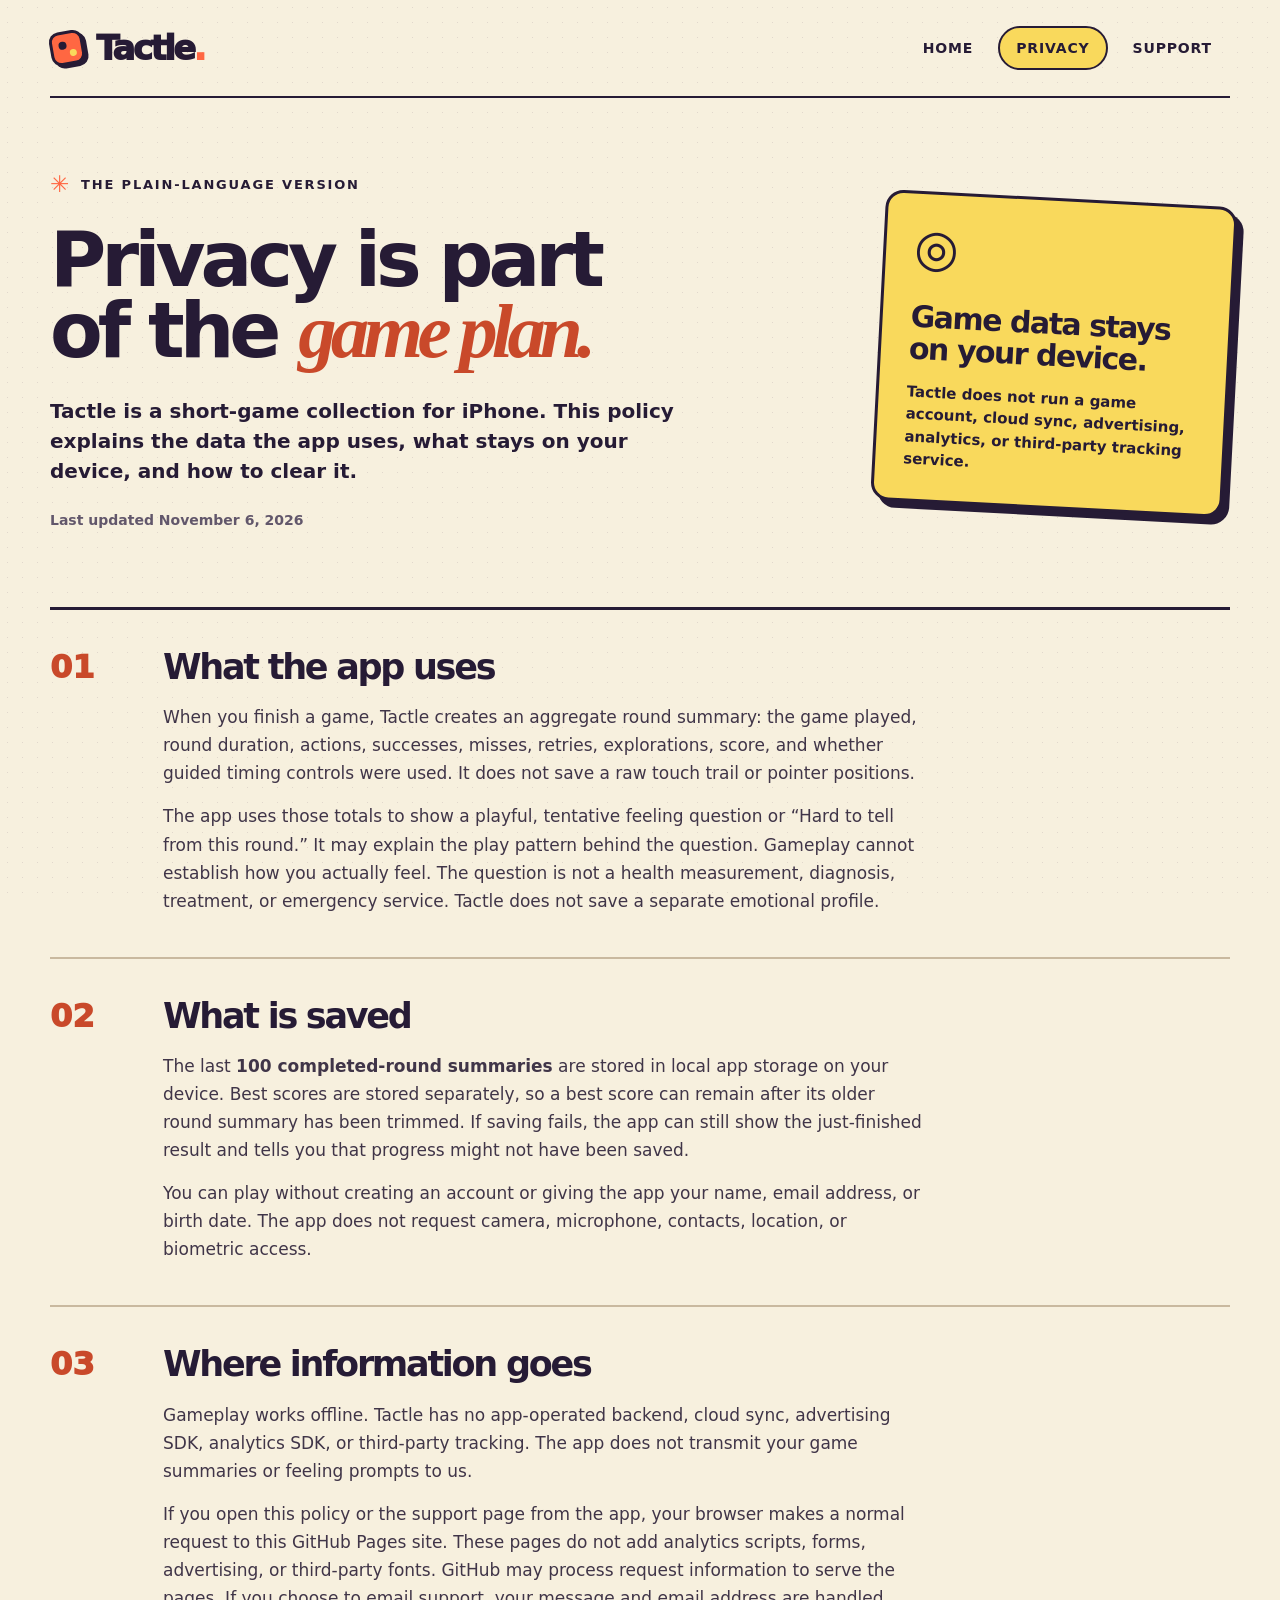
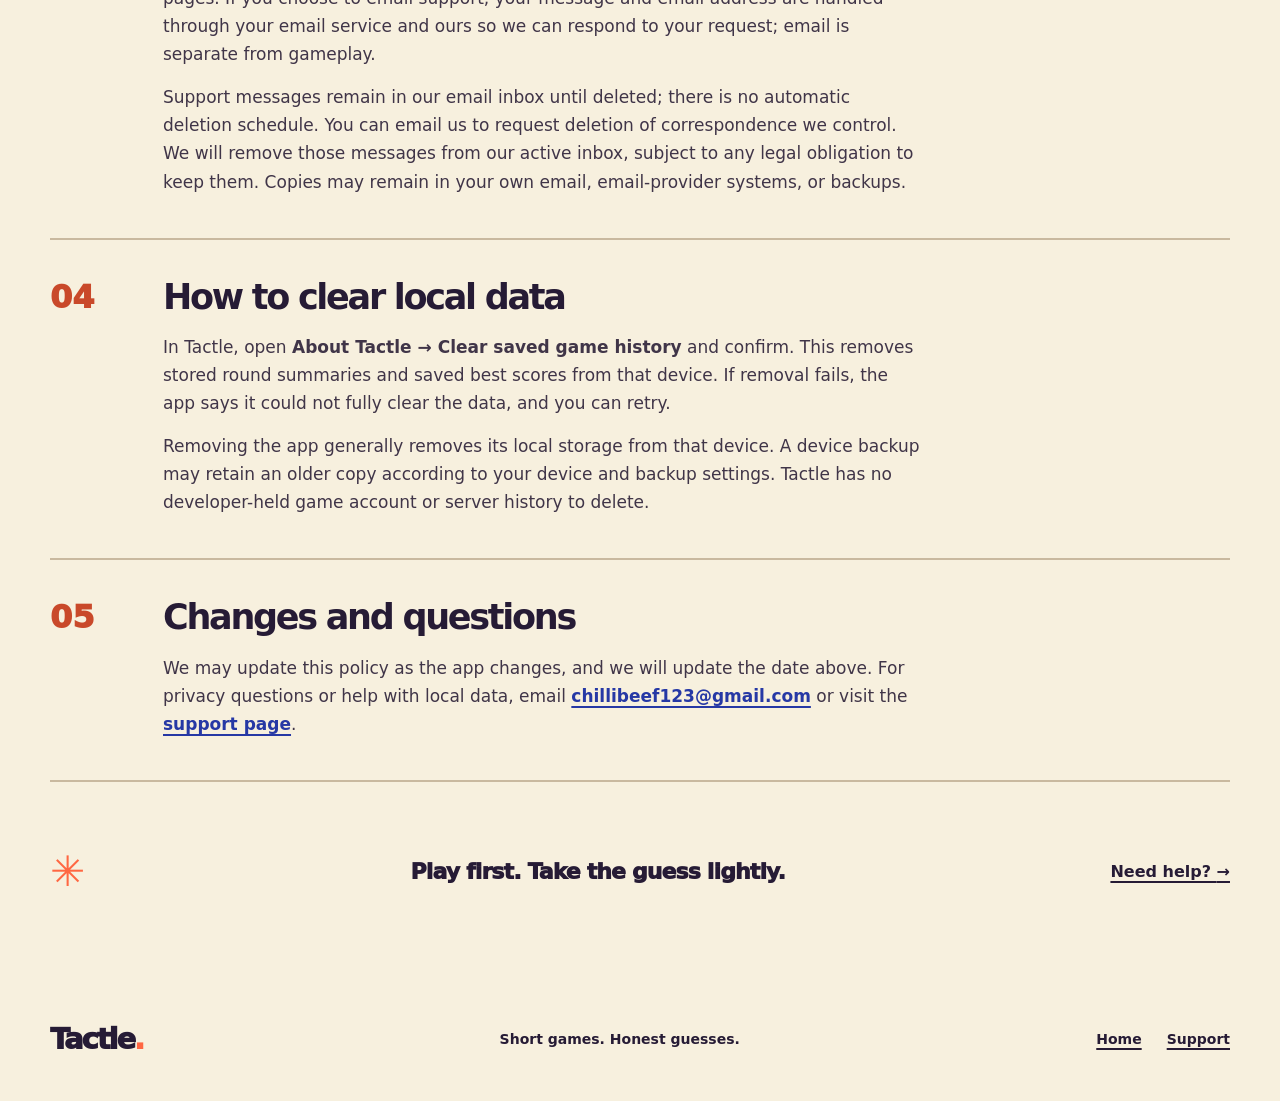
==== privacy/index.html @ 7391f02c "Publish Tactle privacy and support information" ====
<!doctype html>
<html lang="en">
<head>
  <meta charset="utf-8">
  <meta name="viewport" content="width=device-width, initial-scale=1">
  <meta name="theme-color" content="#F7F0DE">
  <meta name="description" content="Tactle's privacy policy: what stays on your device, how feeling guesses work, and how to clear saved game history.">
  <title>Privacy policy — Tactle</title>
  <link rel="stylesheet" href="../style.css">
</head>
<body class="document-page">
  <a class="skip-link" href="#main">Skip to content</a>
  <header class="site-header wrap">
    <a class="brand" href="../index.html" aria-label="Tactle home"><span class="brand-mark" aria-hidden="true"></span><span>Tactle<span class="brand-dot">.</span></span></a>
    <nav class="site-nav" aria-label="Main navigation"><a href="../index.html">Home</a><a href="./" aria-current="page">Privacy</a><a href="../support/">Support</a></nav>
  </header>

  <main id="main" class="wrap document-layout">
    <div class="document-intro">
      <p class="eyebrow"><span class="asterisk" aria-hidden="true">✳</span> THE PLAIN-LANGUAGE VERSION</p>
      <h1>Privacy is part<br>of the <em>game plan.</em></h1>
      <p class="document-lead">Tactle is a short-game collection for iPhone. This policy explains the data the app uses, what stays on your device, and how to clear it.</p>
      <p class="updated">Last updated November 6, 2026</p>
    </div>
    <aside class="document-aside" aria-label="Policy summary"><span class="aside-symbol" aria-hidden="true">◎</span><strong>Game data stays on your device.</strong><p>Tactle does not run a game account, cloud sync, advertising, analytics, or third-party tracking service.</p></aside>

    <div class="policy-content">
      <section aria-labelledby="collect-title"><span class="section-no">01</span><div><h2 id="collect-title">What the app uses</h2><p>When you finish a game, Tactle creates an aggregate round summary: the game played, round duration, actions, successes, misses, retries, explorations, score, and whether guided timing controls were used. It does not save a raw touch trail or pointer positions.</p><p>The app uses those totals to show a playful, tentative feeling question or “Hard to tell from this round.” It may explain the play pattern behind the question. Gameplay cannot establish how you actually feel. The question is not a health measurement, diagnosis, treatment, or emergency service. Tactle does not save a separate emotional profile.</p></div></section>
      <section aria-labelledby="storage-title"><span class="section-no">02</span><div><h2 id="storage-title">What is saved</h2><p>The last <strong>100 completed-round summaries</strong> are stored in local app storage on your device. Best scores are stored separately, so a best score can remain after its older round summary has been trimmed. If saving fails, the app can still show the just-finished result and tells you that progress might not have been saved.</p><p>You can play without creating an account or giving the app your name, email address, or birth date. The app does not request camera, microphone, contacts, location, or biometric access.</p></div></section>
      <section aria-labelledby="sharing-title"><span class="section-no">03</span><div><h2 id="sharing-title">Where information goes</h2><p>Gameplay works offline. Tactle has no app-operated backend, cloud sync, advertising SDK, analytics SDK, or third-party tracking. The app does not transmit your game summaries or feeling prompts to us.</p><p>If you open this policy or the support page from the app, your browser makes a normal request to this GitHub Pages site. These pages do not add analytics scripts, forms, advertising, or third-party fonts. GitHub may process request information to serve the pages. If you choose to email support, your message and email address are handled through your email service and ours so we can respond to your request; email is separate from gameplay.</p><p>Support messages remain in our email inbox until deleted; there is no automatic deletion schedule. You can email us to request deletion of correspondence we control. We will remove those messages from our active inbox, subject to any legal obligation to keep them. Copies may remain in your own email, email-provider systems, or backups.</p></div></section>
      <section aria-labelledby="deletion-title"><span class="section-no">04</span><div><h2 id="deletion-title">How to clear local data</h2><p>In Tactle, open <strong>About Tactle → Clear saved game history</strong> and confirm. This removes stored round summaries and saved best scores from that device. If removal fails, the app says it could not fully clear the data, and you can retry.</p><p>Removing the app generally removes its local storage from that device. A device backup may retain an older copy according to your device and backup settings. Tactle has no developer-held game account or server history to delete.</p></div></section>
      <section aria-labelledby="changes-title"><span class="section-no">05</span><div><h2 id="changes-title">Changes and questions</h2><p>We may update this policy as the app changes, and we will update the date above. For privacy questions or help with local data, email <a href="mailto:chillibeef123@gmail.com">chillibeef123@gmail.com</a> or visit the <a href="../support/">support page</a>.</p></div></section>
    </div>
    <div class="document-end"><span aria-hidden="true">✳</span><p>Play first. Take the guess lightly.</p><a href="../support/">Need help? <span aria-hidden="true">→</span></a></div>
  </main>

  <footer class="site-footer wrap"><span class="footer-brand">Tactle<span class="brand-dot">.</span></span><span>Short games. Honest guesses.</span><nav aria-label="Footer navigation"><a href="../index.html">Home</a><a href="../support/">Support</a></nav></footer>
</body>
</html>
---- style.css ----
:root { --paper:#F7F0DE; --plum:#261B35; --orange:#FF6742; --orange-ink:#C9492A; --blue:#4157ED; --yellow:#F9D95C; --cream:#FFF9EA; --muted:#62576B; --line:#C9B99F; }
* { box-sizing:border-box; }
html { scroll-behavior:smooth; }
body { min-width:320px; margin:0; background:var(--paper); color:var(--plum); font-family:"Avenir Next",Avenir,system-ui,sans-serif; -webkit-font-smoothing:antialiased; }
body::before { content:""; position:fixed; inset:0; z-index:-1; pointer-events:none; opacity:.23; background-image:radial-gradient(#998592 .65px,transparent .65px); background-size:15px 15px; }
a { color:inherit; text-decoration-thickness:2px; text-underline-offset:4px; }
a:hover { text-decoration-color:var(--orange); }
a:focus-visible { outline:4px solid var(--blue); outline-offset:5px; border-radius:4px; }
.wrap { width:min(100% - 48px,1180px); margin-inline:auto; }
.skip-link { position:absolute; top:-100px; left:16px; z-index:20; padding:12px 18px; background:var(--yellow); font-weight:800; }
.skip-link:focus { top:12px; }
.site-header { min-height:98px; display:flex; justify-content:space-between; align-items:center; gap:24px; border-bottom:2px solid var(--plum); }
.brand { display:inline-flex; align-items:center; gap:12px; text-decoration:none; font-size:34px; font-weight:950; letter-spacing:-.075em; line-height:1; }
.brand:hover { text-decoration:none; }
.brand-dot { color:var(--orange); }
.brand-mark { position:relative; width:34px; height:34px; background:var(--orange); border:3px solid var(--plum); border-radius:10px; transform:rotate(-10deg); box-shadow:3px 3px 0 var(--plum); }
.brand-mark::before,.brand-mark::after { content:""; position:absolute; border-radius:50%; }
.brand-mark::before { width:8px; height:8px; left:6px; top:7px; background:var(--plum); }
.brand-mark::after { width:7px; height:7px; right:5px; bottom:5px; background:var(--yellow); }
.site-nav { display:flex; align-items:center; gap:7px; }
.site-nav a { min-height:44px; display:grid; place-items:center; padding:7px 16px; border:2px solid transparent; border-radius:999px; text-decoration:none; font-size:14px; font-weight:850; text-transform:uppercase; letter-spacing:.06em; }
.site-nav a:hover { background:var(--cream); }
.site-nav a[aria-current] { border-color:var(--plum); background:var(--yellow); }
.eyebrow { display:flex; align-items:center; gap:10px; margin:0; font-size:13px; font-weight:900; letter-spacing:.14em; text-transform:uppercase; }
.asterisk { color:var(--orange); font-size:23px; line-height:1; }
h1,h2,h3,p { overflow-wrap:break-word; }
h1,h2,h3 { font-family:"Arial Rounded MT Bold","Avenir Next",Avenir,system-ui,sans-serif; letter-spacing:-.065em; }
.hero { display:grid; grid-template-columns:1.13fr .87fr; gap:48px; align-items:center; min-height:650px; padding-block:65px 75px; }
.hero-copy { position:relative; z-index:1; }
.hero h1,.document-intro h1 { font-size:clamp(62px,6.9vw,101px); line-height:.93; margin:28px 0; max-width:720px; }
h1 em { color:var(--orange-ink); font-family:Georgia,serif; font-weight:700; letter-spacing:-.075em; }
.hero-lead { max-width:615px; font-size:20px; line-height:1.48; font-weight:600; }
.hero-actions { display:flex; align-items:center; flex-wrap:wrap; gap:24px; margin-top:35px; }
.button { min-height:56px; display:inline-flex; align-items:center; justify-content:space-between; gap:24px; padding:12px 20px; border:3px solid var(--plum); border-radius:15px; text-decoration:none; font-weight:900; box-shadow:5px 5px 0 var(--plum); transition:transform .16s ease,box-shadow .16s ease; }
.button:hover { text-decoration:none; transform:translate(-2px,-2px); box-shadow:7px 7px 0 var(--plum); }
.button:active { transform:translate(3px,3px); box-shadow:2px 2px 0 var(--plum); }
.button-dark { background:var(--plum); color:var(--paper); box-shadow:5px 5px 0 var(--orange); }
.button-dark:hover { box-shadow:7px 7px 0 var(--orange); }
.text-link { font-weight:900; text-decoration:none; border-bottom:2px solid var(--plum); padding-block:9px; }
.text-link:hover { text-decoration:none; border-color:var(--orange); }
.status-note { display:flex; align-items:center; gap:10px; margin:35px 0 0; color:var(--muted); font-size:13px; font-weight:850; text-transform:uppercase; letter-spacing:.1em; }
.status-dot { height:10px; width:10px; border-radius:50%; background:var(--orange); border:2px solid var(--plum); }
.hero-art { position:relative; min-height:500px; isolation:isolate; }
.hero-art::before { content:""; position:absolute; inset:10px -5px 25px 40px; border:4px solid var(--plum); border-radius:47% 53% 54% 46%; background:var(--blue); transform:rotate(-8deg); }
.art-orbit { position:absolute; z-index:2; width:280px; height:280px; top:63px; left:95px; border:22px solid var(--yellow); outline:5px solid var(--plum); border-radius:50%; display:grid; place-items:center; background:var(--cream); box-shadow:12px 14px 0 var(--plum); transform:rotate(-8deg); }
.art-orbit::after { content:""; position:absolute; inset:32px; border:2px dashed var(--plum); border-radius:50%; opacity:.65; }
.orbit-core { font-family:"Arial Rounded MT Bold",system-ui,sans-serif; font-size:136px; font-weight:1000; line-height:1; letter-spacing:-.1em; color:var(--plum); transform:rotate(8deg); }
.orbit-ball { position:absolute; width:53px; height:53px; top:-42px; right:57px; z-index:3; background:var(--orange); border:5px solid var(--plum); border-radius:50%; box-shadow:4px 4px 0 var(--plum); }
.art-ticket { position:absolute; right:6px; top:30px; z-index:3; display:grid; place-items:center; width:142px; height:142px; background:var(--yellow); border:4px solid var(--plum); border-radius:30% 30% 35% 35%; transform:rotate(15deg); box-shadow:7px 7px 0 var(--plum); }
.art-ticket span { font-size:68px; font-weight:1000; line-height:1; letter-spacing:-.08em; }
.art-ticket small { font-size:12px; font-weight:950; letter-spacing:.07em; }
.art-note { position:absolute; left:30px; right:22px; bottom:38px; z-index:4; padding:20px 25px; border:4px solid var(--plum); border-radius:15px; background:var(--cream); transform:rotate(5deg); box-shadow:9px 9px 0 var(--plum); font-family:"Arial Rounded MT Bold",system-ui,sans-serif; font-size:31px; line-height:1.07; font-weight:1000; letter-spacing:-.05em; }
.art-note span { float:right; color:var(--orange); font-size:54px; line-height:1; }
.art-spark { position:absolute; z-index:4; color:var(--yellow); font-size:55px; }
.spark-one { right:12px; top:190px; }
.spark-two { left:5px; top:45px; color:var(--orange); }
.section-wrap { padding-block:30px 110px; }
.section-heading { display:flex; justify-content:space-between; align-items:end; gap:24px; margin-bottom:30px; }
.section-heading h2 { font-size:clamp(40px,4.6vw,66px); line-height:.96; margin:0; text-align:right; }
.two-cards { display:grid; grid-template-columns:repeat(2,minmax(0,1fr)); gap:22px; }
.fact-card { position:relative; min-height:300px; padding:32px 34px; border:3px solid var(--plum); border-radius:24px; box-shadow:7px 7px 0 var(--plum); overflow:hidden; }
.fact-orange { background:var(--orange); }
.fact-yellow { background:var(--yellow); }
.card-no { font-size:13px; font-weight:950; letter-spacing:.13em; }
.fact-card h3 { font-size:41px; margin:35px 0 15px; }
.fact-card p { position:relative; z-index:1; max-width:440px; font-size:17px; line-height:1.45; font-weight:650; margin:0; }
.card-symbol { position:absolute; right:23px; bottom:-38px; font-size:190px; font-weight:1000; line-height:1; opacity:.15; }
.privacy-strip { background:var(--plum); color:var(--paper); border-block:4px solid var(--plum); }
.privacy-strip-inner { display:flex; align-items:center; justify-content:space-between; gap:40px; padding-block:65px; }
.privacy-strip h2 { font-size:clamp(39px,4.4vw,62px); margin:14px 0; }
.privacy-strip p:last-child { max-width:650px; font-size:18px; line-height:1.45; margin:0; }
.button-light { flex:none; background:var(--yellow); color:var(--plum); box-shadow:5px 5px 0 var(--orange); }
.button-light:hover { box-shadow:7px 7px 0 var(--orange); }
.site-footer { display:flex; align-items:center; justify-content:space-between; flex-wrap:wrap; gap:20px; min-height:125px; padding-block:30px; font-size:14px; font-weight:700; }
.footer-brand { font-family:"Arial Rounded MT Bold",system-ui,sans-serif; font-size:29px; font-weight:1000; letter-spacing:-.07em; }
.site-footer nav { display:flex; gap:25px; }
.site-footer nav a { font-weight:850; }
.document-layout { display:grid; grid-template-columns:minmax(0,1.55fr) minmax(240px,.72fr); column-gap:70px; padding-top:75px; }
.document-intro { padding-bottom:65px; }
.document-intro h1 { font-size:clamp(58px,6vw,88px); max-width:700px; }
.document-lead { max-width:660px; font-size:20px; line-height:1.5; font-weight:650; }
.updated { margin-top:26px; color:var(--muted); font-size:14px; font-weight:800; }
.document-aside { align-self:start; margin-top:25px; padding:28px; border:3px solid var(--plum); border-radius:18px; background:var(--yellow); box-shadow:7px 7px 0 var(--plum); transform:rotate(3deg); }
.aside-symbol { display:block; font-size:51px; line-height:1; margin-bottom:28px; }
.document-aside strong { display:block; font-family:"Arial Rounded MT Bold",system-ui,sans-serif; font-size:30px; line-height:1.08; letter-spacing:-.05em; }
.document-aside p { font-size:15px; font-weight:650; line-height:1.5; margin-bottom:0; }
.policy-content { grid-column:1/-1; border-top:3px solid var(--plum); }
.policy-content section { display:grid; grid-template-columns:95px minmax(0,760px); gap:18px; padding:38px 0 42px; border-bottom:2px solid var(--line); }
.section-no { font-family:"Arial Rounded MT Bold",system-ui,sans-serif; font-size:32px; font-weight:1000; color:var(--orange-ink); }
.policy-content h2 { font-size:35px; line-height:1.1; margin:0 0 17px; }
.policy-content p { font-size:17px; line-height:1.65; margin:0 0 15px; color:#403548; }
.policy-content p:last-child { margin-bottom:0; }
.policy-content a { font-weight:750; color:#2638A5; }
.document-end { grid-column:1/-1; display:flex; align-items:center; justify-content:space-between; gap:20px; padding:55px 0 70px; }
.document-end > span { font-size:42px; color:var(--orange); }
.document-end p { font-family:"Arial Rounded MT Bold",system-ui,sans-serif; font-size:22px; font-weight:1000; letter-spacing:-.04em; }
.document-end a { font-weight:900; }
.support-aside { background:var(--orange); overflow-wrap:anywhere; }
.email-link { display:block; margin-top:18px; font-size:16px; font-weight:850; color:var(--plum); }
@media(max-width:850px) {
  .hero { grid-template-columns:1fr; gap:20px; padding-block:50px; }
  .hero-art { max-width:500px; width:100%; margin:auto; }
  .document-layout { grid-template-columns:1fr; padding-top:50px; }
  .document-intro { padding-bottom:25px; }
  .document-aside { margin:0 0 55px; max-width:420px; transform:rotate(1deg); }
  .privacy-strip-inner { flex-direction:column; align-items:flex-start; }
}
@media(max-width:600px) {
  .wrap { width:min(100% - 32px,1180px); }
  .site-header { min-height:83px; align-items:flex-start; flex-direction:column; gap:5px; padding-block:14px; }
  .brand { font-size:29px; }
  .brand-mark { width:29px; height:29px; }
  .site-nav { width:100%; justify-content:space-between; }
  .site-nav a { font-size:12px; padding:5px 11px; min-height:38px; }
  .hero { padding-top:40px; min-height:0; }
  .hero h1,.document-intro h1 { font-size:clamp(53px,13vw,72px); }
  .hero-lead,.document-lead { font-size:17px; }
  .hero-actions { gap:18px; }
  .hero-art { min-height:390px; margin-block:15px 0; }
  .hero-art::before { inset:15px 13px 25px 15px; }
  .art-orbit { width:210px; height:210px; top:45px; left:52px; border-width:16px; }
  .orbit-core { font-size:101px; }
  .orbit-ball { width:43px; height:43px; top:-35px; }
  .art-ticket { width:105px; height:105px; right:4px; top:25px; border-radius:30px; }
  .art-ticket span { font-size:49px; }
  .art-ticket small { font-size:9px; }
  .art-note { bottom:22px; left:12px; right:14px; font-size:24px; }
  .section-wrap { padding-bottom:65px; }
  .section-heading { display:block; }
  .section-heading h2 { text-align:left; margin-top:15px; }
  .two-cards { grid-template-columns:1fr; }
  .fact-card { min-height:260px; padding:25px; }
  .fact-card h3 { font-size:34px; }
  .privacy-strip-inner { padding-block:48px; }
  .privacy-strip h2 { font-size:39px; }
  .privacy-strip p:last-child { font-size:16px; }
  .site-footer { align-items:flex-start; flex-direction:column; gap:14px; }
  .document-intro h1 { margin:22px 0; }
  .document-aside { padding:24px; }
  .policy-content section { grid-template-columns:1fr; gap:5px; padding-block:31px; }
  .section-no { font-size:23px; }
  .policy-content h2 { font-size:29px; }
  .policy-content p { font-size:16px; }
  .document-end { align-items:flex-start; flex-wrap:wrap; gap:9px; padding-block:35px 50px; }
  .document-end p { flex:1; margin:0; }
  .document-end a { width:100%; }
}
@media(prefers-reduced-motion:reduce) { html { scroll-behavior:auto; } .button { transition:none; } }
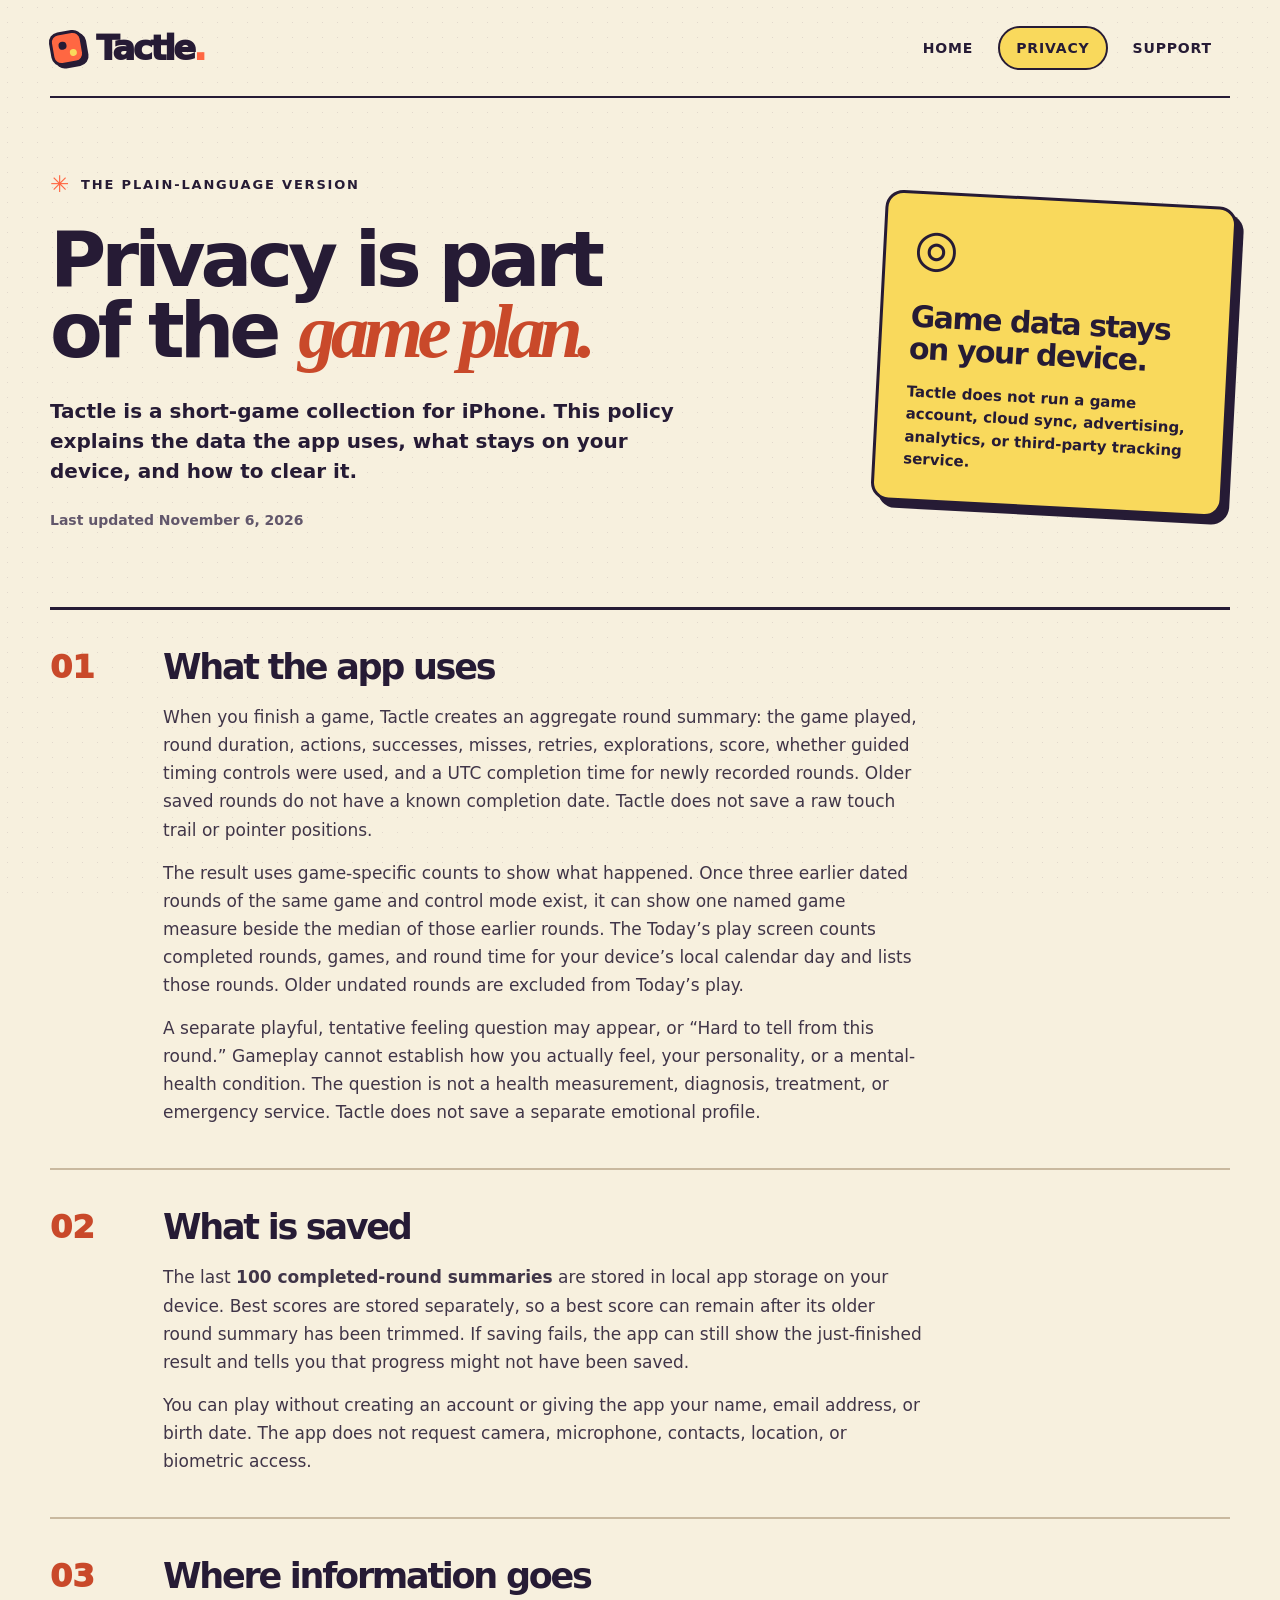
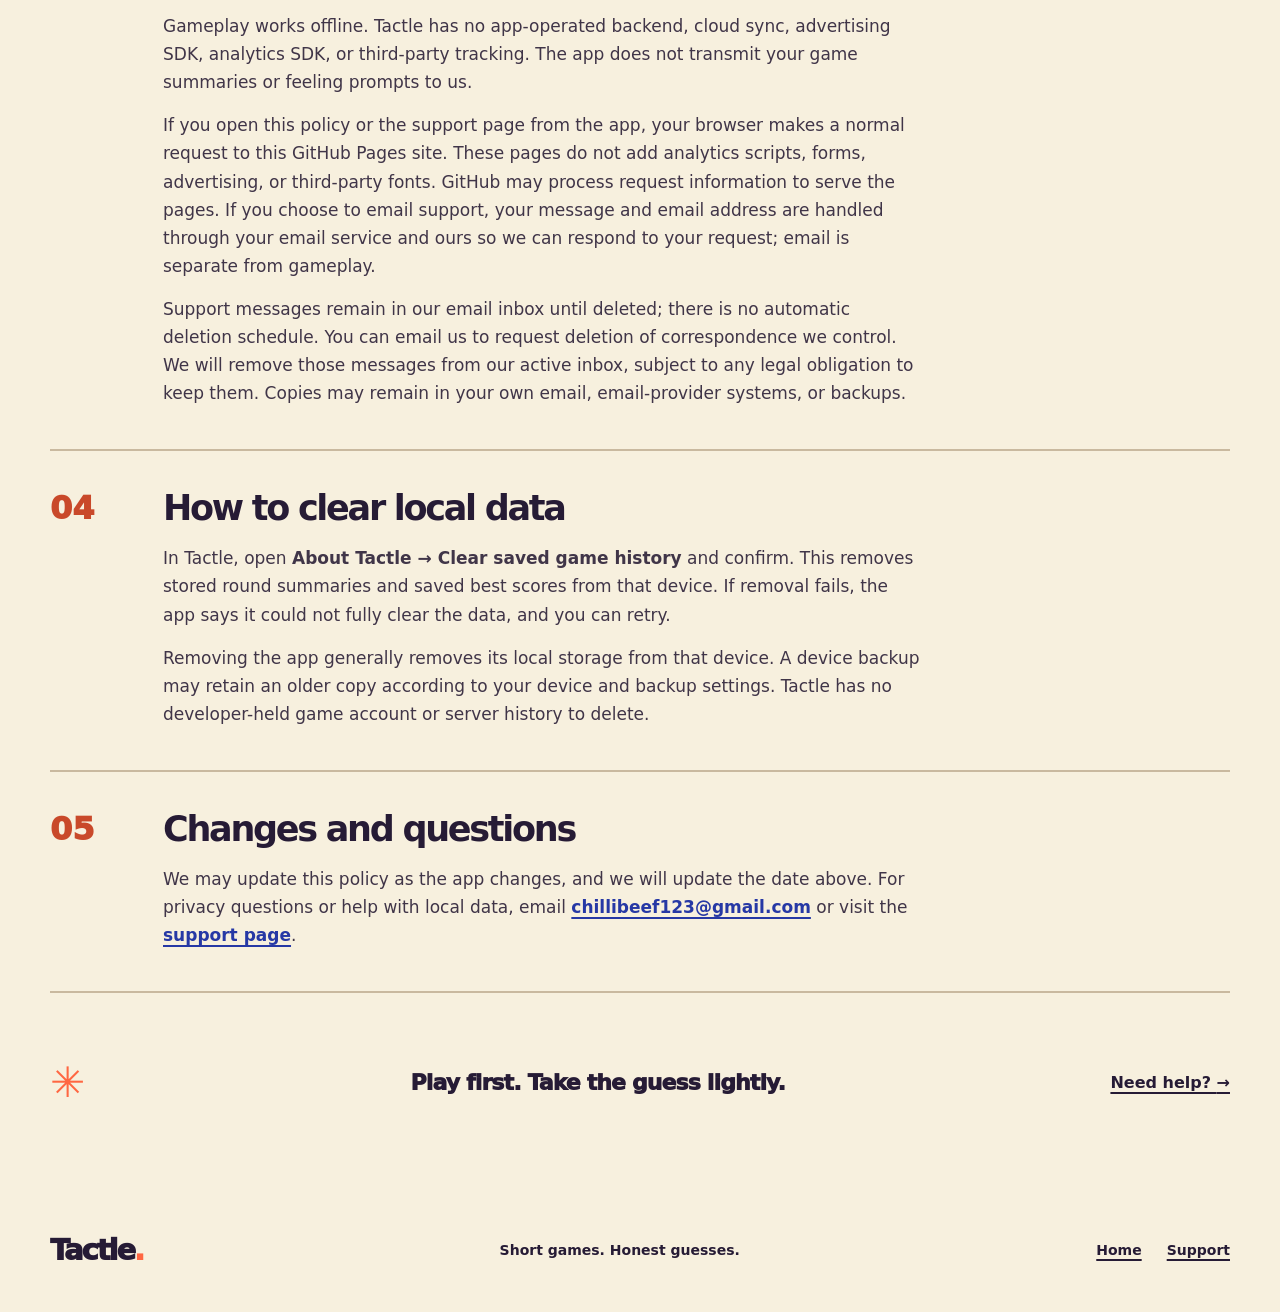
==== commit 5f56d837: "Explain Tactle play reports and dated local history" ====
--- a/privacy/index.html
+++ b/privacy/index.html
@@ -25,7 +25,7 @@
     <aside class="document-aside" aria-label="Policy summary"><span class="aside-symbol" aria-hidden="true">◎</span><strong>Game data stays on your device.</strong><p>Tactle does not run a game account, cloud sync, advertising, analytics, or third-party tracking service.</p></aside>
 
     <div class="policy-content">
-      <section aria-labelledby="collect-title"><span class="section-no">01</span><div><h2 id="collect-title">What the app uses</h2><p>When you finish a game, Tactle creates an aggregate round summary: the game played, round duration, actions, successes, misses, retries, explorations, score, and whether guided timing controls were used. It does not save a raw touch trail or pointer positions.</p><p>The app uses those totals to show a playful, tentative feeling question or “Hard to tell from this round.” It may explain the play pattern behind the question. Gameplay cannot establish how you actually feel. The question is not a health measurement, diagnosis, treatment, or emergency service. Tactle does not save a separate emotional profile.</p></div></section>
+      <section aria-labelledby="collect-title"><span class="section-no">01</span><div><h2 id="collect-title">What the app uses</h2><p>When you finish a game, Tactle creates an aggregate round summary: the game played, round duration, actions, successes, misses, retries, explorations, score, whether guided timing controls were used, and a UTC completion time for newly recorded rounds. Older saved rounds do not have a known completion date. Tactle does not save a raw touch trail or pointer positions.</p><p>The result uses game-specific counts to show what happened. Once three earlier dated rounds of the same game and control mode exist, it can show one named game measure beside the median of those earlier rounds. The Today’s play screen counts completed rounds, games, and round time for your device’s local calendar day and lists those rounds. Older undated rounds are excluded from Today’s play.</p><p>A separate playful, tentative feeling question may appear, or “Hard to tell from this round.” Gameplay cannot establish how you actually feel, your personality, or a mental-health condition. The question is not a health measurement, diagnosis, treatment, or emergency service. Tactle does not save a separate emotional profile.</p></div></section>
       <section aria-labelledby="storage-title"><span class="section-no">02</span><div><h2 id="storage-title">What is saved</h2><p>The last <strong>100 completed-round summaries</strong> are stored in local app storage on your device. Best scores are stored separately, so a best score can remain after its older round summary has been trimmed. If saving fails, the app can still show the just-finished result and tells you that progress might not have been saved.</p><p>You can play without creating an account or giving the app your name, email address, or birth date. The app does not request camera, microphone, contacts, location, or biometric access.</p></div></section>
       <section aria-labelledby="sharing-title"><span class="section-no">03</span><div><h2 id="sharing-title">Where information goes</h2><p>Gameplay works offline. Tactle has no app-operated backend, cloud sync, advertising SDK, analytics SDK, or third-party tracking. The app does not transmit your game summaries or feeling prompts to us.</p><p>If you open this policy or the support page from the app, your browser makes a normal request to this GitHub Pages site. These pages do not add analytics scripts, forms, advertising, or third-party fonts. GitHub may process request information to serve the pages. If you choose to email support, your message and email address are handled through your email service and ours so we can respond to your request; email is separate from gameplay.</p><p>Support messages remain in our email inbox until deleted; there is no automatic deletion schedule. You can email us to request deletion of correspondence we control. We will remove those messages from our active inbox, subject to any legal obligation to keep them. Copies may remain in your own email, email-provider systems, or backups.</p></div></section>
       <section aria-labelledby="deletion-title"><span class="section-no">04</span><div><h2 id="deletion-title">How to clear local data</h2><p>In Tactle, open <strong>About Tactle → Clear saved game history</strong> and confirm. This removes stored round summaries and saved best scores from that device. If removal fails, the app says it could not fully clear the data, and you can retry.</p><p>Removing the app generally removes its local storage from that device. A device backup may retain an older copy according to your device and backup settings. Tactle has no developer-held game account or server history to delete.</p></div></section>
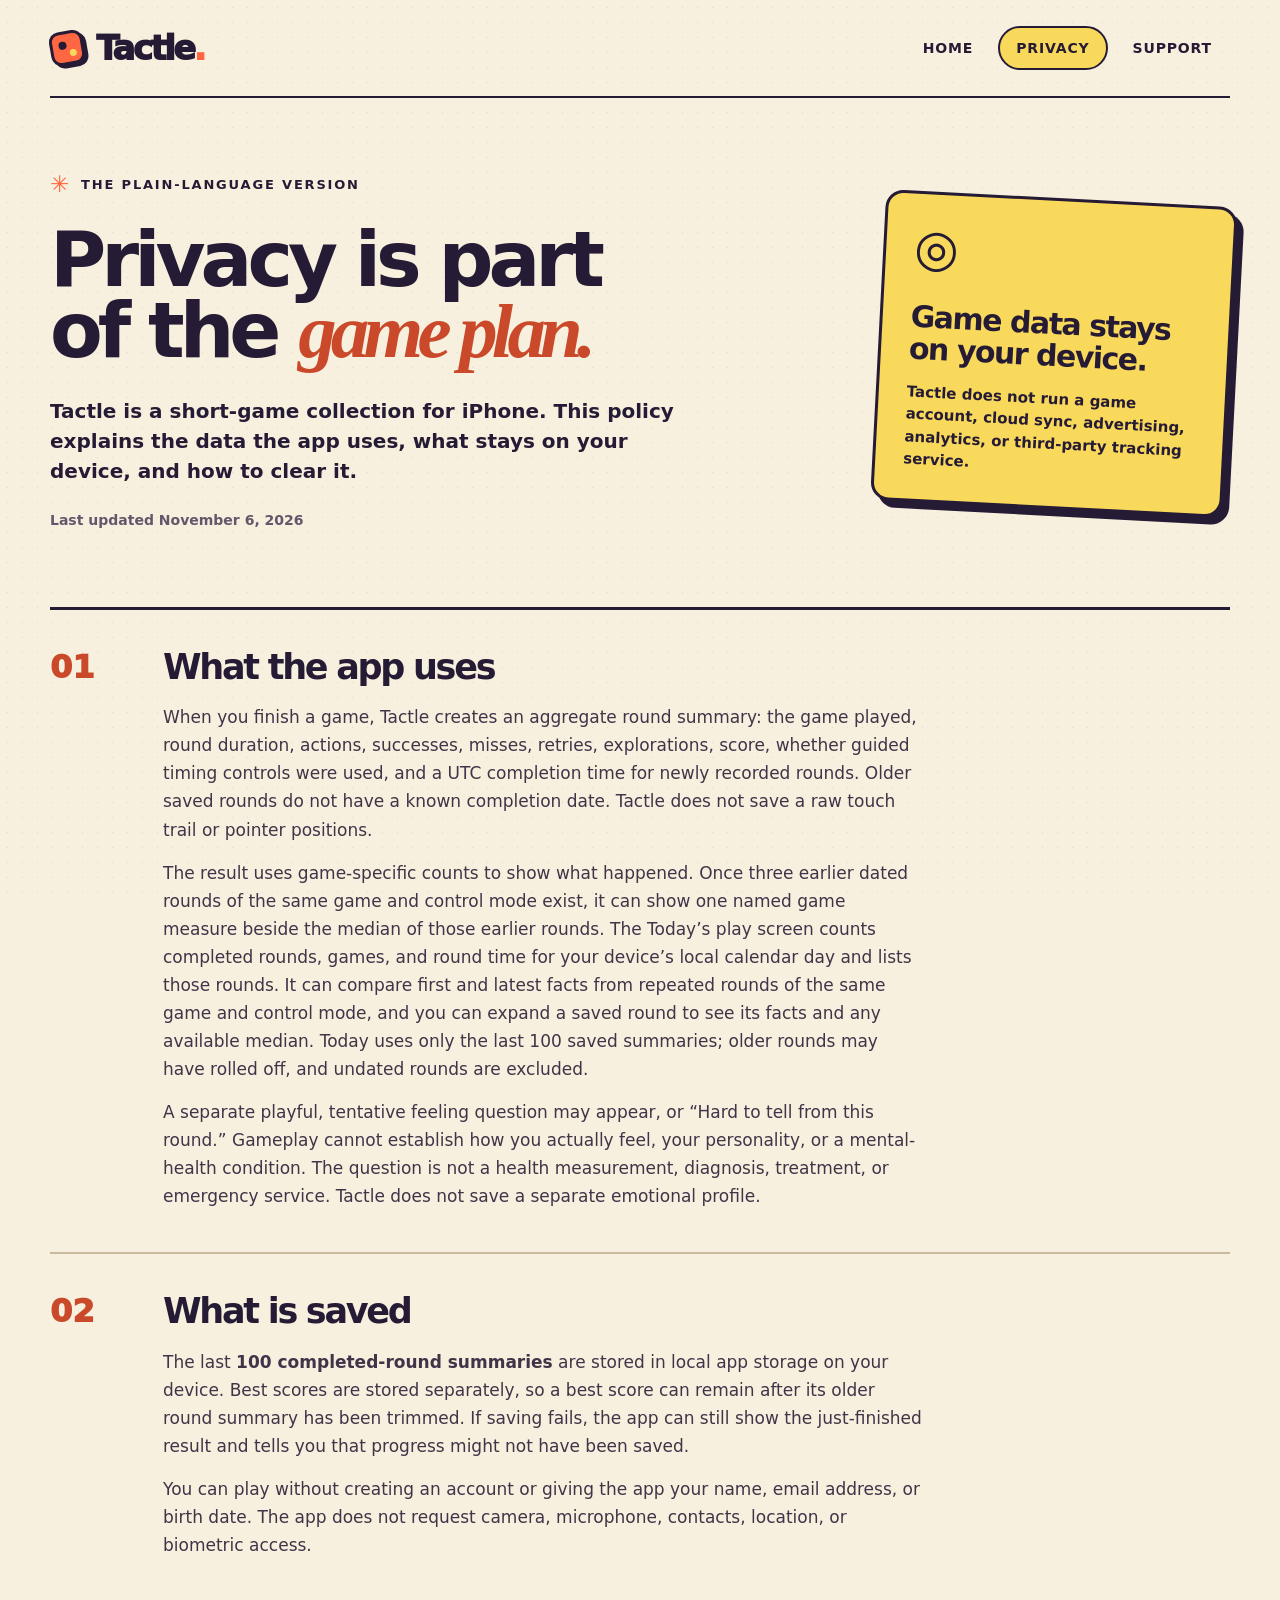
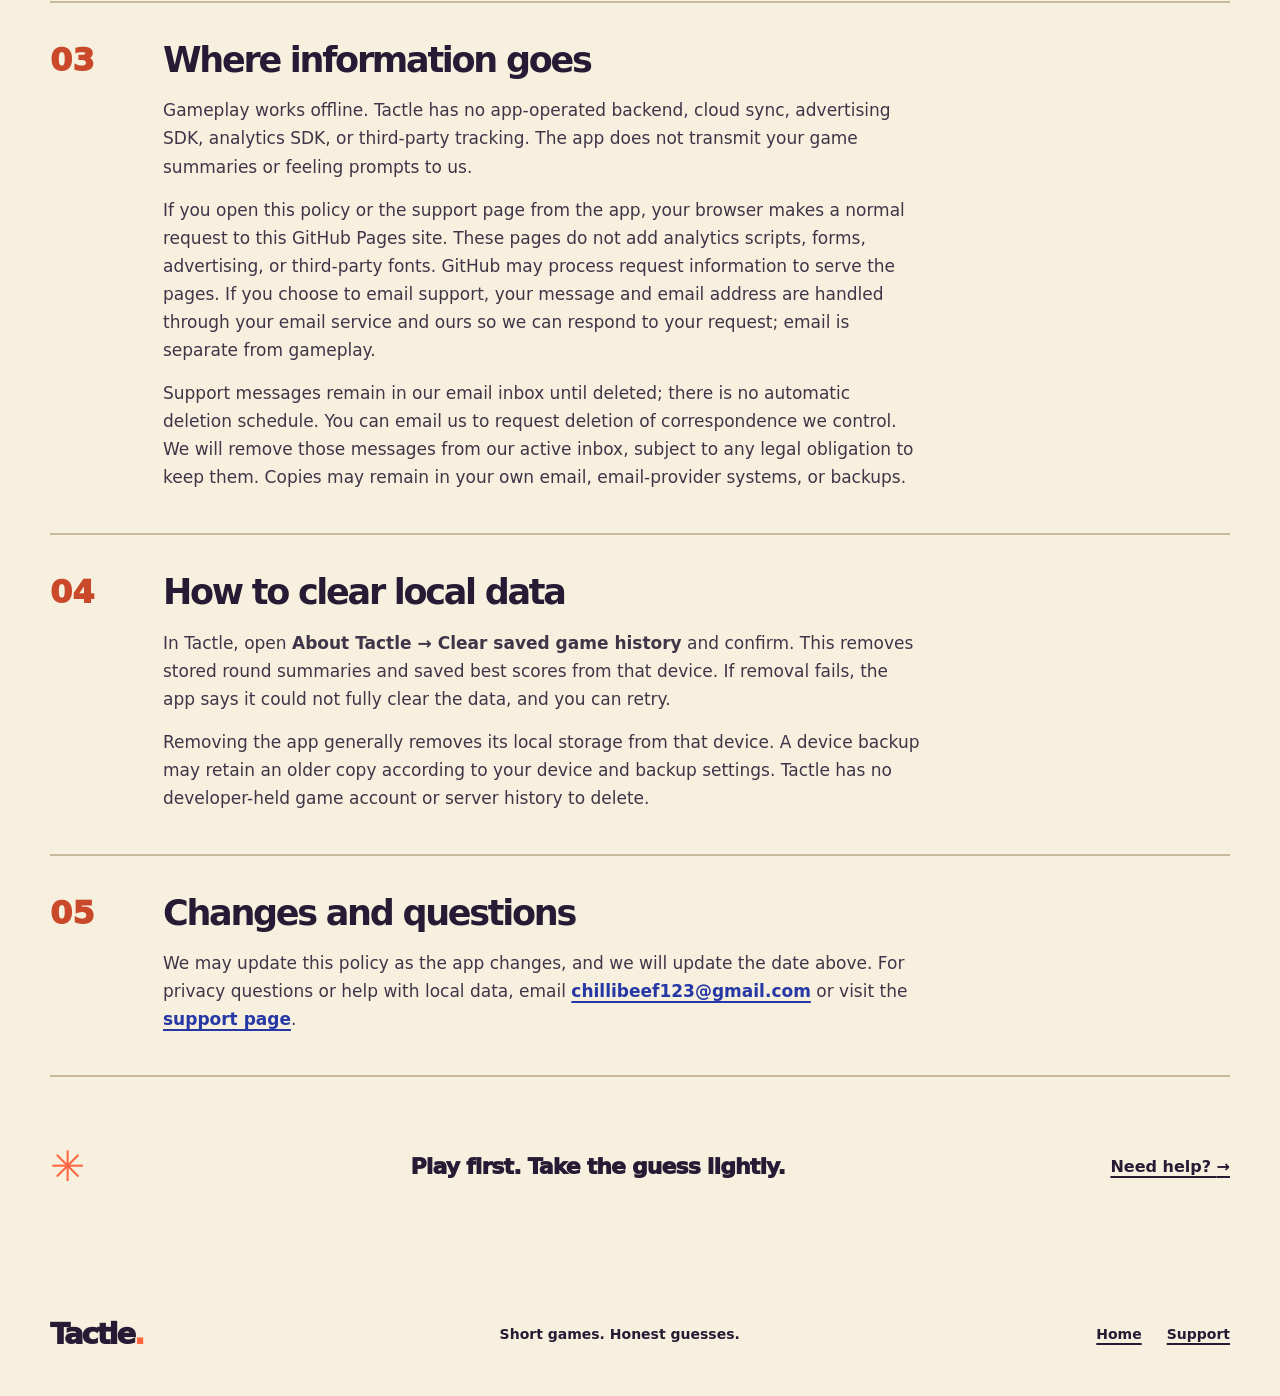
==== commit 829e1d1b: "Explain Tactle daily play details on public pages" ====
--- a/privacy/index.html
+++ b/privacy/index.html
@@ -25,7 +25,7 @@
     <aside class="document-aside" aria-label="Policy summary"><span class="aside-symbol" aria-hidden="true">◎</span><strong>Game data stays on your device.</strong><p>Tactle does not run a game account, cloud sync, advertising, analytics, or third-party tracking service.</p></aside>
 
     <div class="policy-content">
-      <section aria-labelledby="collect-title"><span class="section-no">01</span><div><h2 id="collect-title">What the app uses</h2><p>When you finish a game, Tactle creates an aggregate round summary: the game played, round duration, actions, successes, misses, retries, explorations, score, whether guided timing controls were used, and a UTC completion time for newly recorded rounds. Older saved rounds do not have a known completion date. Tactle does not save a raw touch trail or pointer positions.</p><p>The result uses game-specific counts to show what happened. Once three earlier dated rounds of the same game and control mode exist, it can show one named game measure beside the median of those earlier rounds. The Today’s play screen counts completed rounds, games, and round time for your device’s local calendar day and lists those rounds. Older undated rounds are excluded from Today’s play.</p><p>A separate playful, tentative feeling question may appear, or “Hard to tell from this round.” Gameplay cannot establish how you actually feel, your personality, or a mental-health condition. The question is not a health measurement, diagnosis, treatment, or emergency service. Tactle does not save a separate emotional profile.</p></div></section>
+      <section aria-labelledby="collect-title"><span class="section-no">01</span><div><h2 id="collect-title">What the app uses</h2><p>When you finish a game, Tactle creates an aggregate round summary: the game played, round duration, actions, successes, misses, retries, explorations, score, whether guided timing controls were used, and a UTC completion time for newly recorded rounds. Older saved rounds do not have a known completion date. Tactle does not save a raw touch trail or pointer positions.</p><p>The result uses game-specific counts to show what happened. Once three earlier dated rounds of the same game and control mode exist, it can show one named game measure beside the median of those earlier rounds. The Today’s play screen counts completed rounds, games, and round time for your device’s local calendar day and lists those rounds. It can compare first and latest facts from repeated rounds of the same game and control mode, and you can expand a saved round to see its facts and any available median. Today uses only the last 100 saved summaries; older rounds may have rolled off, and undated rounds are excluded.</p><p>A separate playful, tentative feeling question may appear, or “Hard to tell from this round.” Gameplay cannot establish how you actually feel, your personality, or a mental-health condition. The question is not a health measurement, diagnosis, treatment, or emergency service. Tactle does not save a separate emotional profile.</p></div></section>
       <section aria-labelledby="storage-title"><span class="section-no">02</span><div><h2 id="storage-title">What is saved</h2><p>The last <strong>100 completed-round summaries</strong> are stored in local app storage on your device. Best scores are stored separately, so a best score can remain after its older round summary has been trimmed. If saving fails, the app can still show the just-finished result and tells you that progress might not have been saved.</p><p>You can play without creating an account or giving the app your name, email address, or birth date. The app does not request camera, microphone, contacts, location, or biometric access.</p></div></section>
       <section aria-labelledby="sharing-title"><span class="section-no">03</span><div><h2 id="sharing-title">Where information goes</h2><p>Gameplay works offline. Tactle has no app-operated backend, cloud sync, advertising SDK, analytics SDK, or third-party tracking. The app does not transmit your game summaries or feeling prompts to us.</p><p>If you open this policy or the support page from the app, your browser makes a normal request to this GitHub Pages site. These pages do not add analytics scripts, forms, advertising, or third-party fonts. GitHub may process request information to serve the pages. If you choose to email support, your message and email address are handled through your email service and ours so we can respond to your request; email is separate from gameplay.</p><p>Support messages remain in our email inbox until deleted; there is no automatic deletion schedule. You can email us to request deletion of correspondence we control. We will remove those messages from our active inbox, subject to any legal obligation to keep them. Copies may remain in your own email, email-provider systems, or backups.</p></div></section>
       <section aria-labelledby="deletion-title"><span class="section-no">04</span><div><h2 id="deletion-title">How to clear local data</h2><p>In Tactle, open <strong>About Tactle → Clear saved game history</strong> and confirm. This removes stored round summaries and saved best scores from that device. If removal fails, the app says it could not fully clear the data, and you can retry.</p><p>Removing the app generally removes its local storage from that device. A device backup may retain an older copy according to your device and backup settings. Tactle has no developer-held game account or server history to delete.</p></div></section>
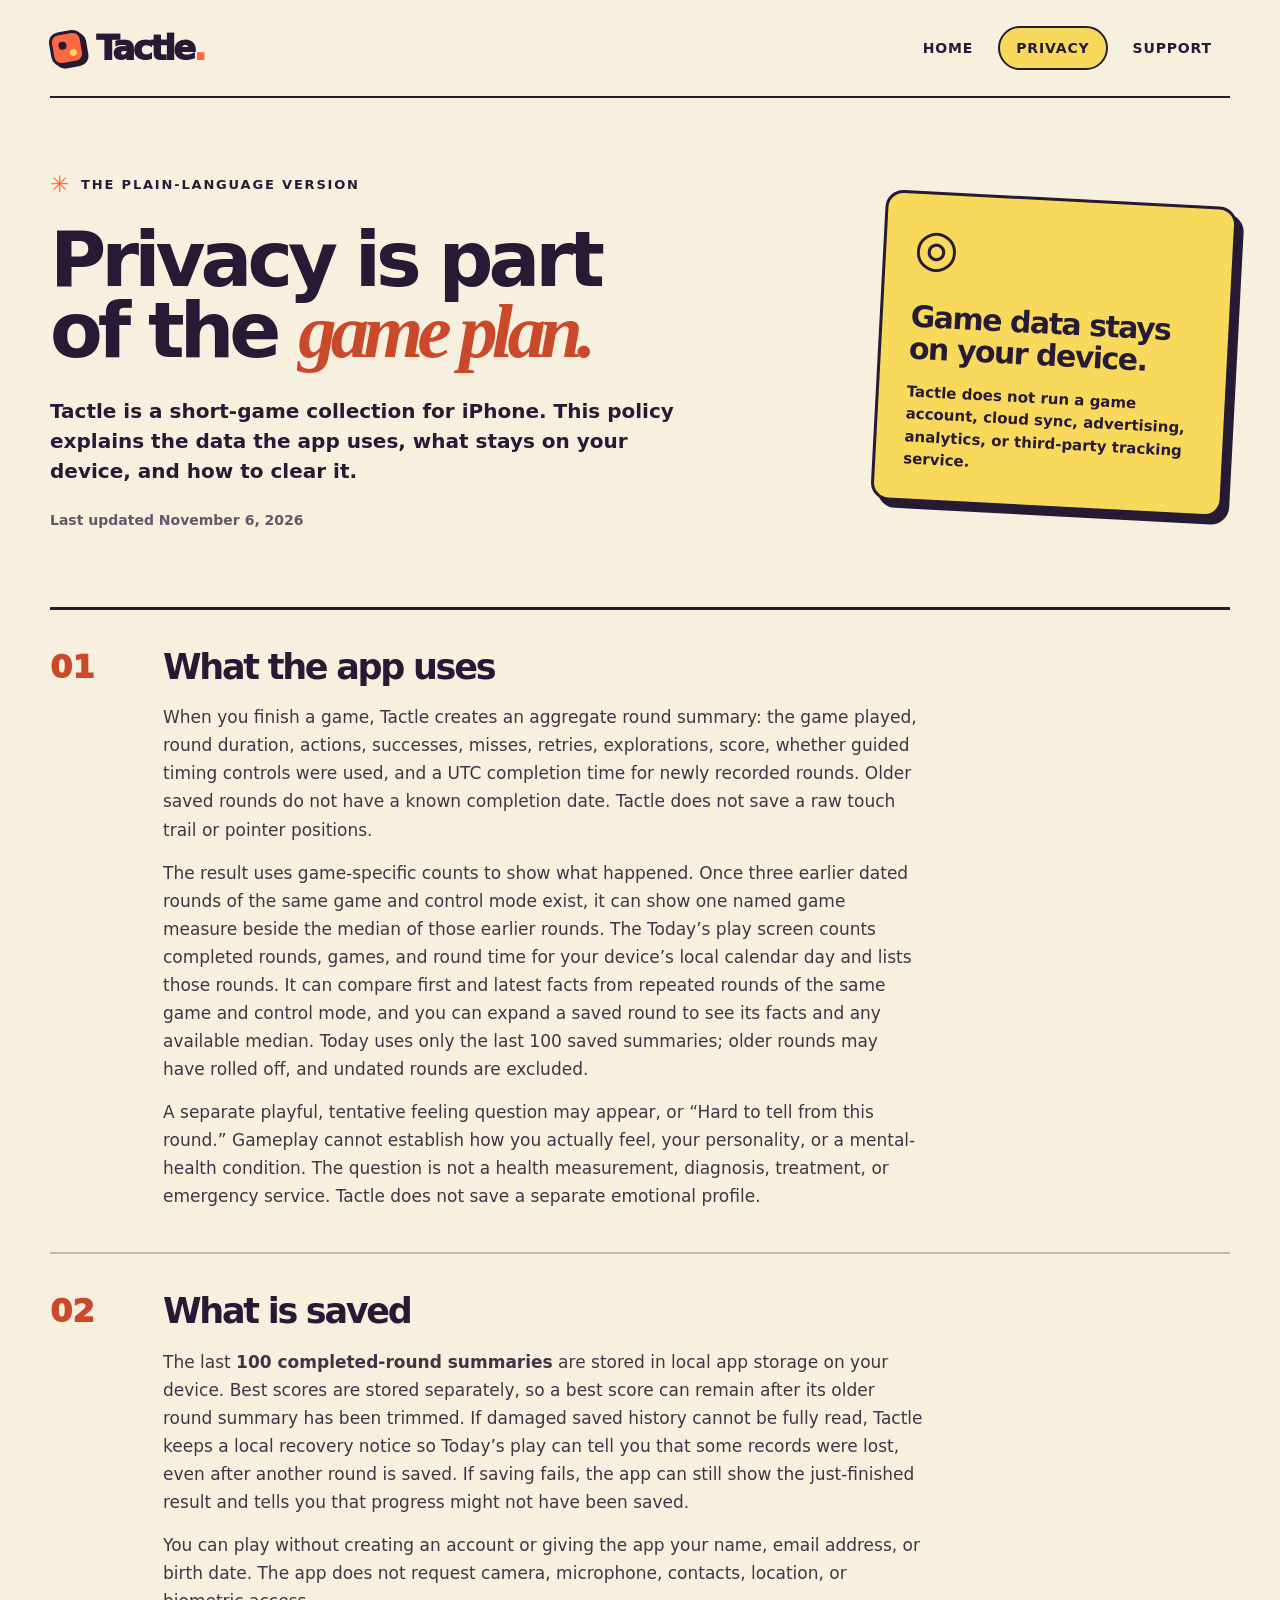
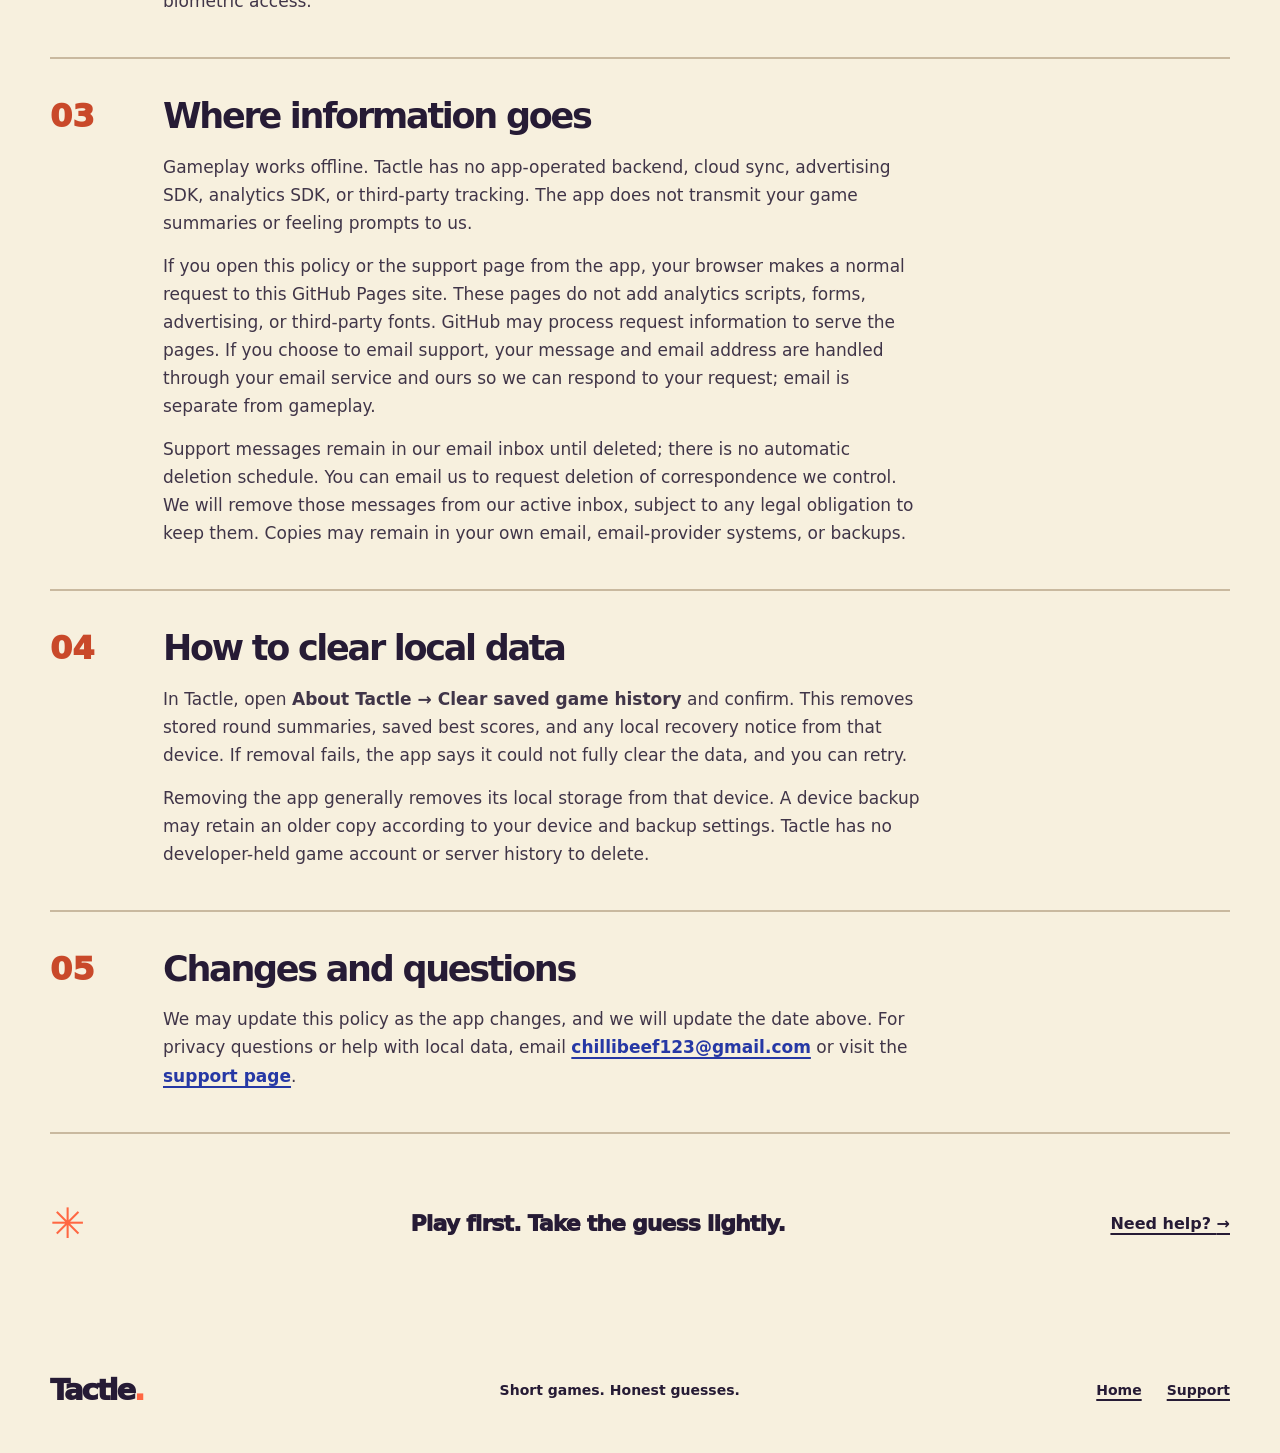
==== commit acb007a9: "Disclose persistent local history recovery notice" ====
--- a/privacy/index.html
+++ b/privacy/index.html
@@ -26,9 +26,9 @@
 
     <div class="policy-content">
       <section aria-labelledby="collect-title"><span class="section-no">01</span><div><h2 id="collect-title">What the app uses</h2><p>When you finish a game, Tactle creates an aggregate round summary: the game played, round duration, actions, successes, misses, retries, explorations, score, whether guided timing controls were used, and a UTC completion time for newly recorded rounds. Older saved rounds do not have a known completion date. Tactle does not save a raw touch trail or pointer positions.</p><p>The result uses game-specific counts to show what happened. Once three earlier dated rounds of the same game and control mode exist, it can show one named game measure beside the median of those earlier rounds. The Today’s play screen counts completed rounds, games, and round time for your device’s local calendar day and lists those rounds. It can compare first and latest facts from repeated rounds of the same game and control mode, and you can expand a saved round to see its facts and any available median. Today uses only the last 100 saved summaries; older rounds may have rolled off, and undated rounds are excluded.</p><p>A separate playful, tentative feeling question may appear, or “Hard to tell from this round.” Gameplay cannot establish how you actually feel, your personality, or a mental-health condition. The question is not a health measurement, diagnosis, treatment, or emergency service. Tactle does not save a separate emotional profile.</p></div></section>
-      <section aria-labelledby="storage-title"><span class="section-no">02</span><div><h2 id="storage-title">What is saved</h2><p>The last <strong>100 completed-round summaries</strong> are stored in local app storage on your device. Best scores are stored separately, so a best score can remain after its older round summary has been trimmed. If saving fails, the app can still show the just-finished result and tells you that progress might not have been saved.</p><p>You can play without creating an account or giving the app your name, email address, or birth date. The app does not request camera, microphone, contacts, location, or biometric access.</p></div></section>
+      <section aria-labelledby="storage-title"><span class="section-no">02</span><div><h2 id="storage-title">What is saved</h2><p>The last <strong>100 completed-round summaries</strong> are stored in local app storage on your device. Best scores are stored separately, so a best score can remain after its older round summary has been trimmed. If damaged saved history cannot be fully read, Tactle keeps a local recovery notice so Today’s play can tell you that some records were lost, even after another round is saved. If saving fails, the app can still show the just-finished result and tells you that progress might not have been saved.</p><p>You can play without creating an account or giving the app your name, email address, or birth date. The app does not request camera, microphone, contacts, location, or biometric access.</p></div></section>
       <section aria-labelledby="sharing-title"><span class="section-no">03</span><div><h2 id="sharing-title">Where information goes</h2><p>Gameplay works offline. Tactle has no app-operated backend, cloud sync, advertising SDK, analytics SDK, or third-party tracking. The app does not transmit your game summaries or feeling prompts to us.</p><p>If you open this policy or the support page from the app, your browser makes a normal request to this GitHub Pages site. These pages do not add analytics scripts, forms, advertising, or third-party fonts. GitHub may process request information to serve the pages. If you choose to email support, your message and email address are handled through your email service and ours so we can respond to your request; email is separate from gameplay.</p><p>Support messages remain in our email inbox until deleted; there is no automatic deletion schedule. You can email us to request deletion of correspondence we control. We will remove those messages from our active inbox, subject to any legal obligation to keep them. Copies may remain in your own email, email-provider systems, or backups.</p></div></section>
-      <section aria-labelledby="deletion-title"><span class="section-no">04</span><div><h2 id="deletion-title">How to clear local data</h2><p>In Tactle, open <strong>About Tactle → Clear saved game history</strong> and confirm. This removes stored round summaries and saved best scores from that device. If removal fails, the app says it could not fully clear the data, and you can retry.</p><p>Removing the app generally removes its local storage from that device. A device backup may retain an older copy according to your device and backup settings. Tactle has no developer-held game account or server history to delete.</p></div></section>
+      <section aria-labelledby="deletion-title"><span class="section-no">04</span><div><h2 id="deletion-title">How to clear local data</h2><p>In Tactle, open <strong>About Tactle → Clear saved game history</strong> and confirm. This removes stored round summaries, saved best scores, and any local recovery notice from that device. If removal fails, the app says it could not fully clear the data, and you can retry.</p><p>Removing the app generally removes its local storage from that device. A device backup may retain an older copy according to your device and backup settings. Tactle has no developer-held game account or server history to delete.</p></div></section>
       <section aria-labelledby="changes-title"><span class="section-no">05</span><div><h2 id="changes-title">Changes and questions</h2><p>We may update this policy as the app changes, and we will update the date above. For privacy questions or help with local data, email <a href="mailto:chillibeef123@gmail.com">chillibeef123@gmail.com</a> or visit the <a href="../support/">support page</a>.</p></div></section>
     </div>
     <div class="document-end"><span aria-hidden="true">✳</span><p>Play first. Take the guess lightly.</p><a href="../support/">Need help? <span aria-hidden="true">→</span></a></div>
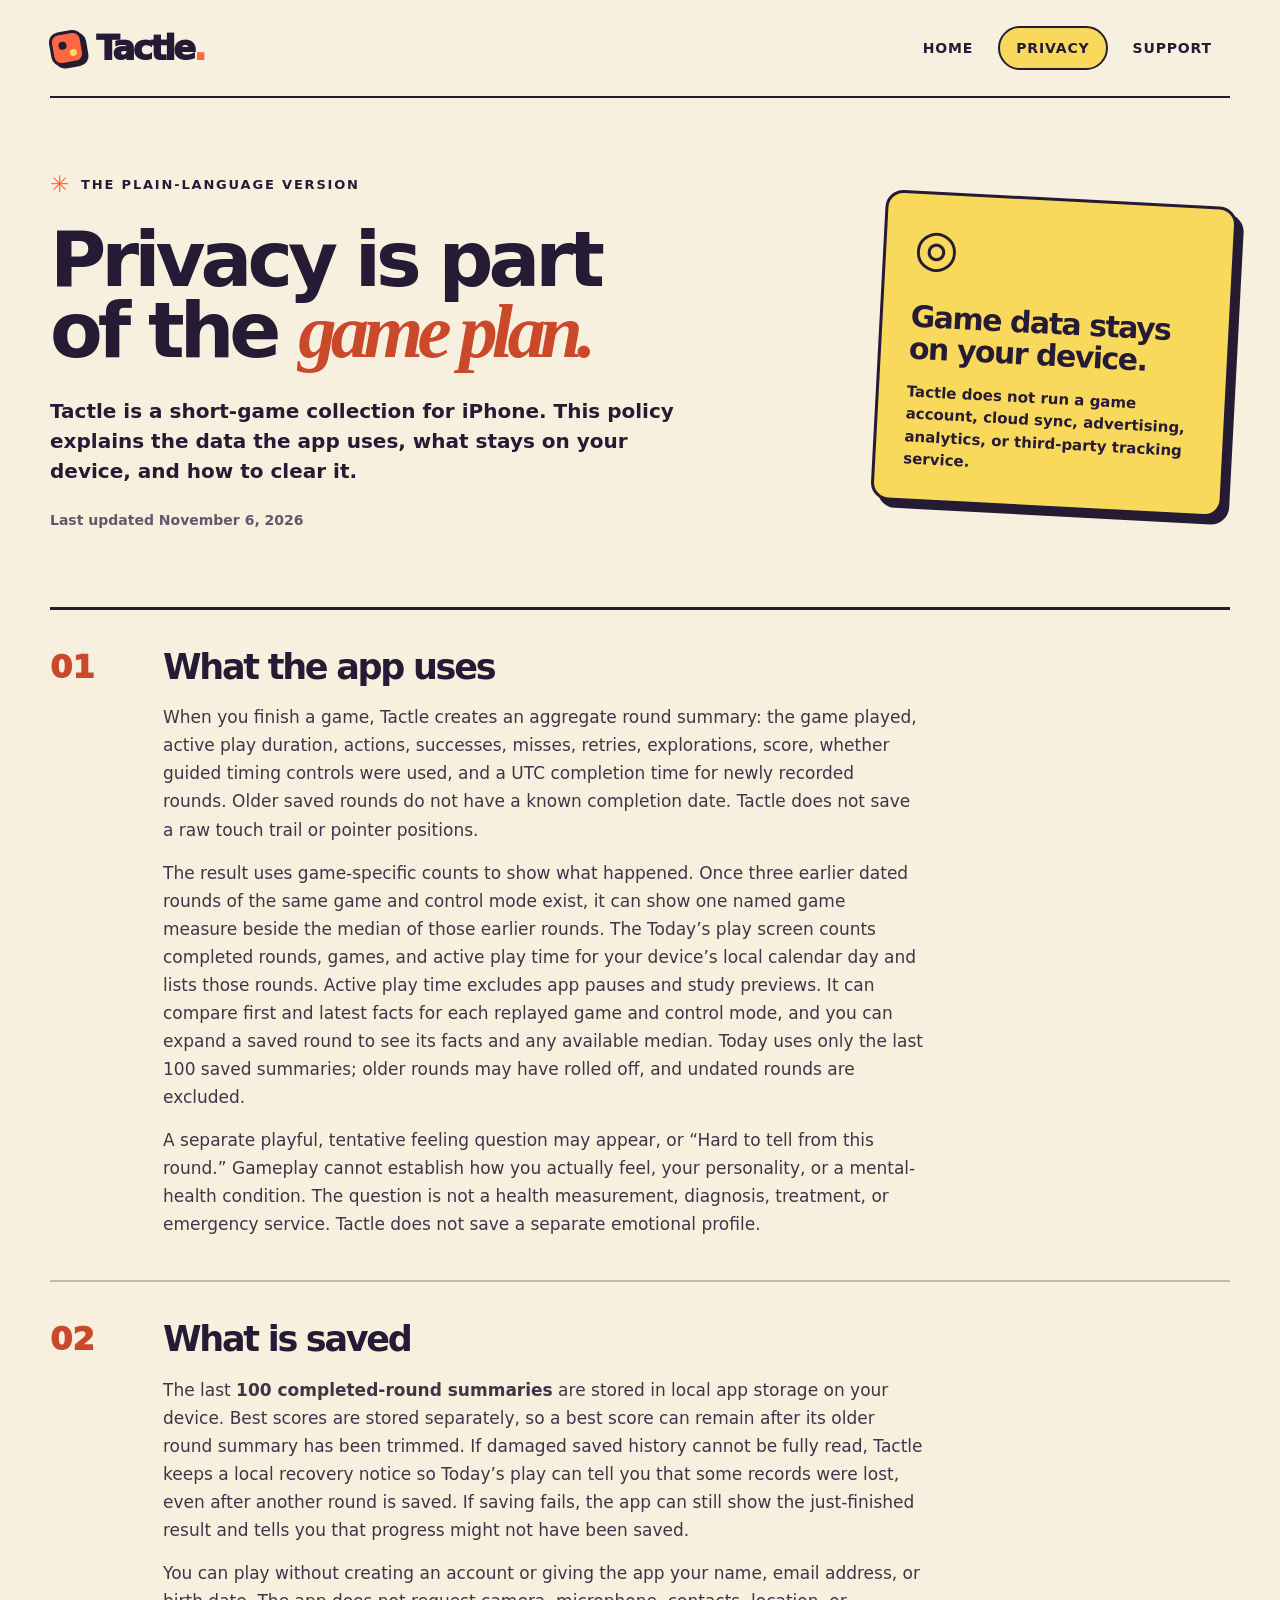
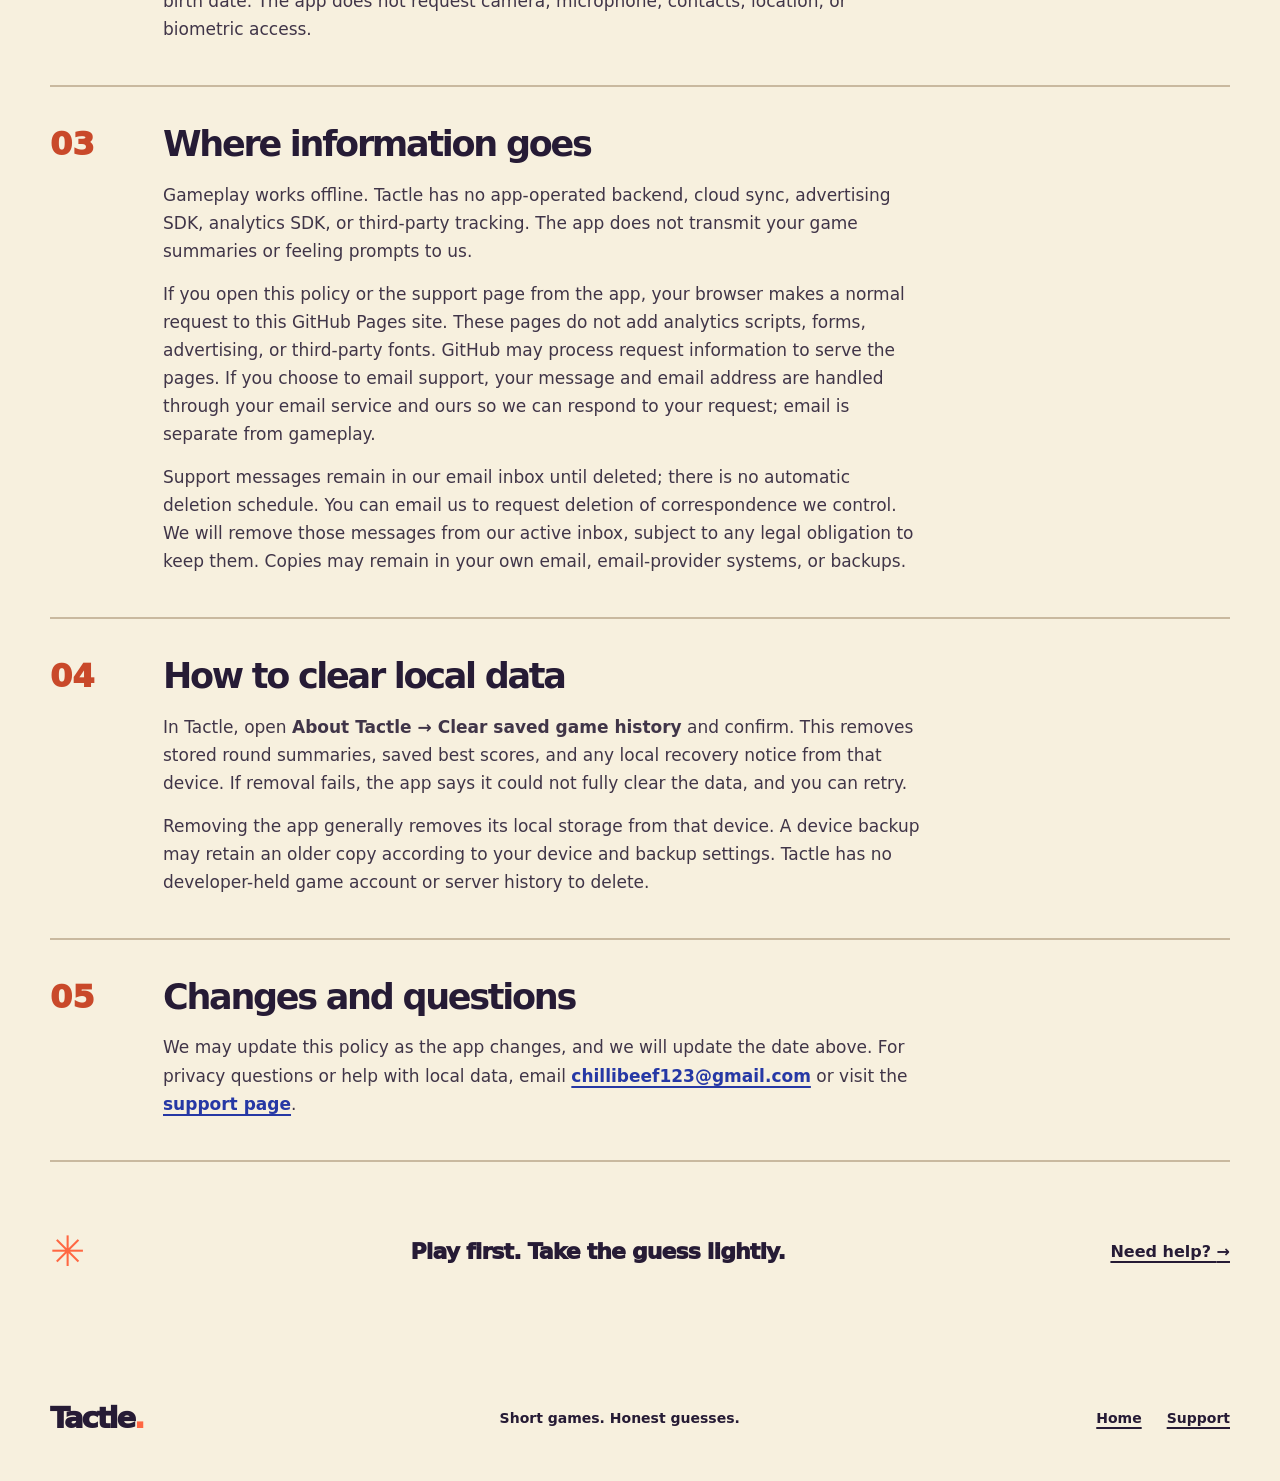
==== commit 3203a974: "Clarify active play time and replay history" ====
--- a/privacy/index.html
+++ b/privacy/index.html
@@ -25,7 +25,7 @@
     <aside class="document-aside" aria-label="Policy summary"><span class="aside-symbol" aria-hidden="true">◎</span><strong>Game data stays on your device.</strong><p>Tactle does not run a game account, cloud sync, advertising, analytics, or third-party tracking service.</p></aside>
 
     <div class="policy-content">
-      <section aria-labelledby="collect-title"><span class="section-no">01</span><div><h2 id="collect-title">What the app uses</h2><p>When you finish a game, Tactle creates an aggregate round summary: the game played, round duration, actions, successes, misses, retries, explorations, score, whether guided timing controls were used, and a UTC completion time for newly recorded rounds. Older saved rounds do not have a known completion date. Tactle does not save a raw touch trail or pointer positions.</p><p>The result uses game-specific counts to show what happened. Once three earlier dated rounds of the same game and control mode exist, it can show one named game measure beside the median of those earlier rounds. The Today’s play screen counts completed rounds, games, and round time for your device’s local calendar day and lists those rounds. It can compare first and latest facts from repeated rounds of the same game and control mode, and you can expand a saved round to see its facts and any available median. Today uses only the last 100 saved summaries; older rounds may have rolled off, and undated rounds are excluded.</p><p>A separate playful, tentative feeling question may appear, or “Hard to tell from this round.” Gameplay cannot establish how you actually feel, your personality, or a mental-health condition. The question is not a health measurement, diagnosis, treatment, or emergency service. Tactle does not save a separate emotional profile.</p></div></section>
+      <section aria-labelledby="collect-title"><span class="section-no">01</span><div><h2 id="collect-title">What the app uses</h2><p>When you finish a game, Tactle creates an aggregate round summary: the game played, active play duration, actions, successes, misses, retries, explorations, score, whether guided timing controls were used, and a UTC completion time for newly recorded rounds. Older saved rounds do not have a known completion date. Tactle does not save a raw touch trail or pointer positions.</p><p>The result uses game-specific counts to show what happened. Once three earlier dated rounds of the same game and control mode exist, it can show one named game measure beside the median of those earlier rounds. The Today’s play screen counts completed rounds, games, and active play time for your device’s local calendar day and lists those rounds. Active play time excludes app pauses and study previews. It can compare first and latest facts for each replayed game and control mode, and you can expand a saved round to see its facts and any available median. Today uses only the last 100 saved summaries; older rounds may have rolled off, and undated rounds are excluded.</p><p>A separate playful, tentative feeling question may appear, or “Hard to tell from this round.” Gameplay cannot establish how you actually feel, your personality, or a mental-health condition. The question is not a health measurement, diagnosis, treatment, or emergency service. Tactle does not save a separate emotional profile.</p></div></section>
       <section aria-labelledby="storage-title"><span class="section-no">02</span><div><h2 id="storage-title">What is saved</h2><p>The last <strong>100 completed-round summaries</strong> are stored in local app storage on your device. Best scores are stored separately, so a best score can remain after its older round summary has been trimmed. If damaged saved history cannot be fully read, Tactle keeps a local recovery notice so Today’s play can tell you that some records were lost, even after another round is saved. If saving fails, the app can still show the just-finished result and tells you that progress might not have been saved.</p><p>You can play without creating an account or giving the app your name, email address, or birth date. The app does not request camera, microphone, contacts, location, or biometric access.</p></div></section>
       <section aria-labelledby="sharing-title"><span class="section-no">03</span><div><h2 id="sharing-title">Where information goes</h2><p>Gameplay works offline. Tactle has no app-operated backend, cloud sync, advertising SDK, analytics SDK, or third-party tracking. The app does not transmit your game summaries or feeling prompts to us.</p><p>If you open this policy or the support page from the app, your browser makes a normal request to this GitHub Pages site. These pages do not add analytics scripts, forms, advertising, or third-party fonts. GitHub may process request information to serve the pages. If you choose to email support, your message and email address are handled through your email service and ours so we can respond to your request; email is separate from gameplay.</p><p>Support messages remain in our email inbox until deleted; there is no automatic deletion schedule. You can email us to request deletion of correspondence we control. We will remove those messages from our active inbox, subject to any legal obligation to keep them. Copies may remain in your own email, email-provider systems, or backups.</p></div></section>
       <section aria-labelledby="deletion-title"><span class="section-no">04</span><div><h2 id="deletion-title">How to clear local data</h2><p>In Tactle, open <strong>About Tactle → Clear saved game history</strong> and confirm. This removes stored round summaries, saved best scores, and any local recovery notice from that device. If removal fails, the app says it could not fully clear the data, and you can retry.</p><p>Removing the app generally removes its local storage from that device. A device backup may retain an older copy according to your device and backup settings. Tactle has no developer-held game account or server history to delete.</p></div></section>
